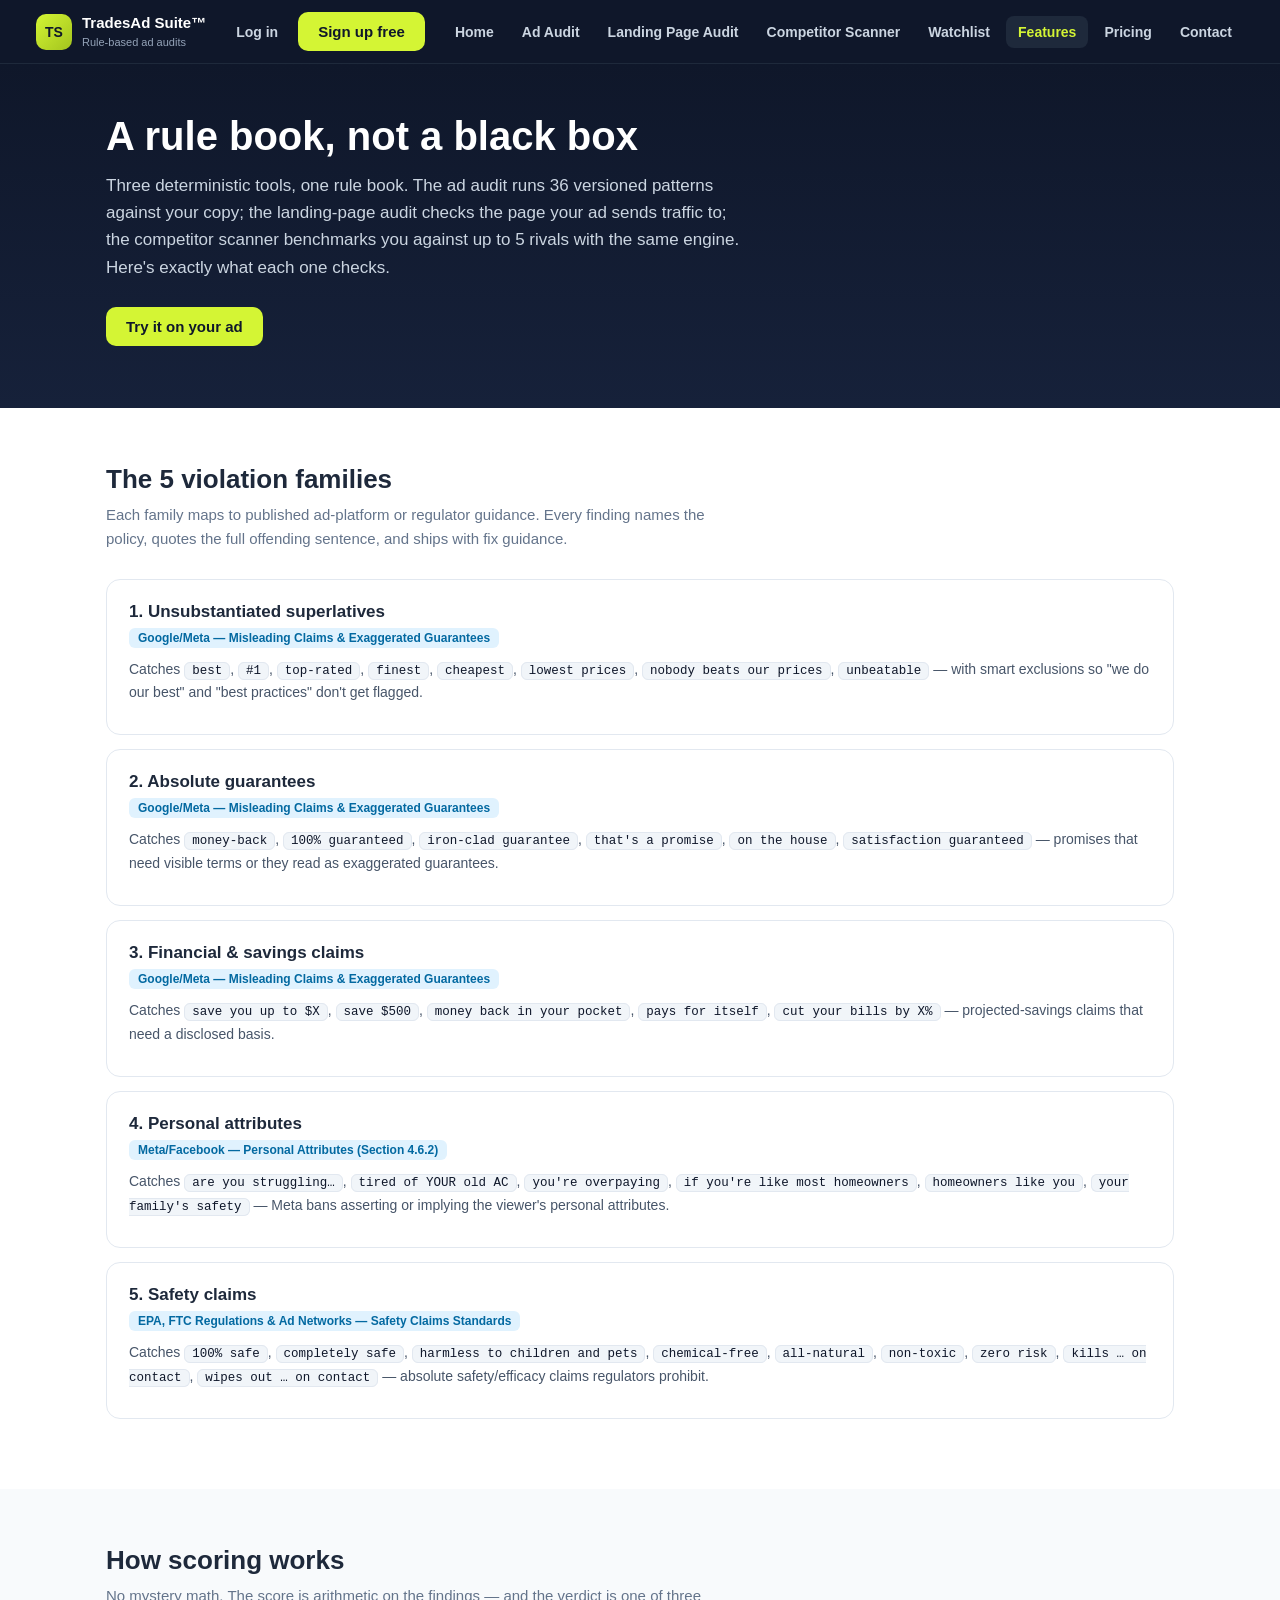
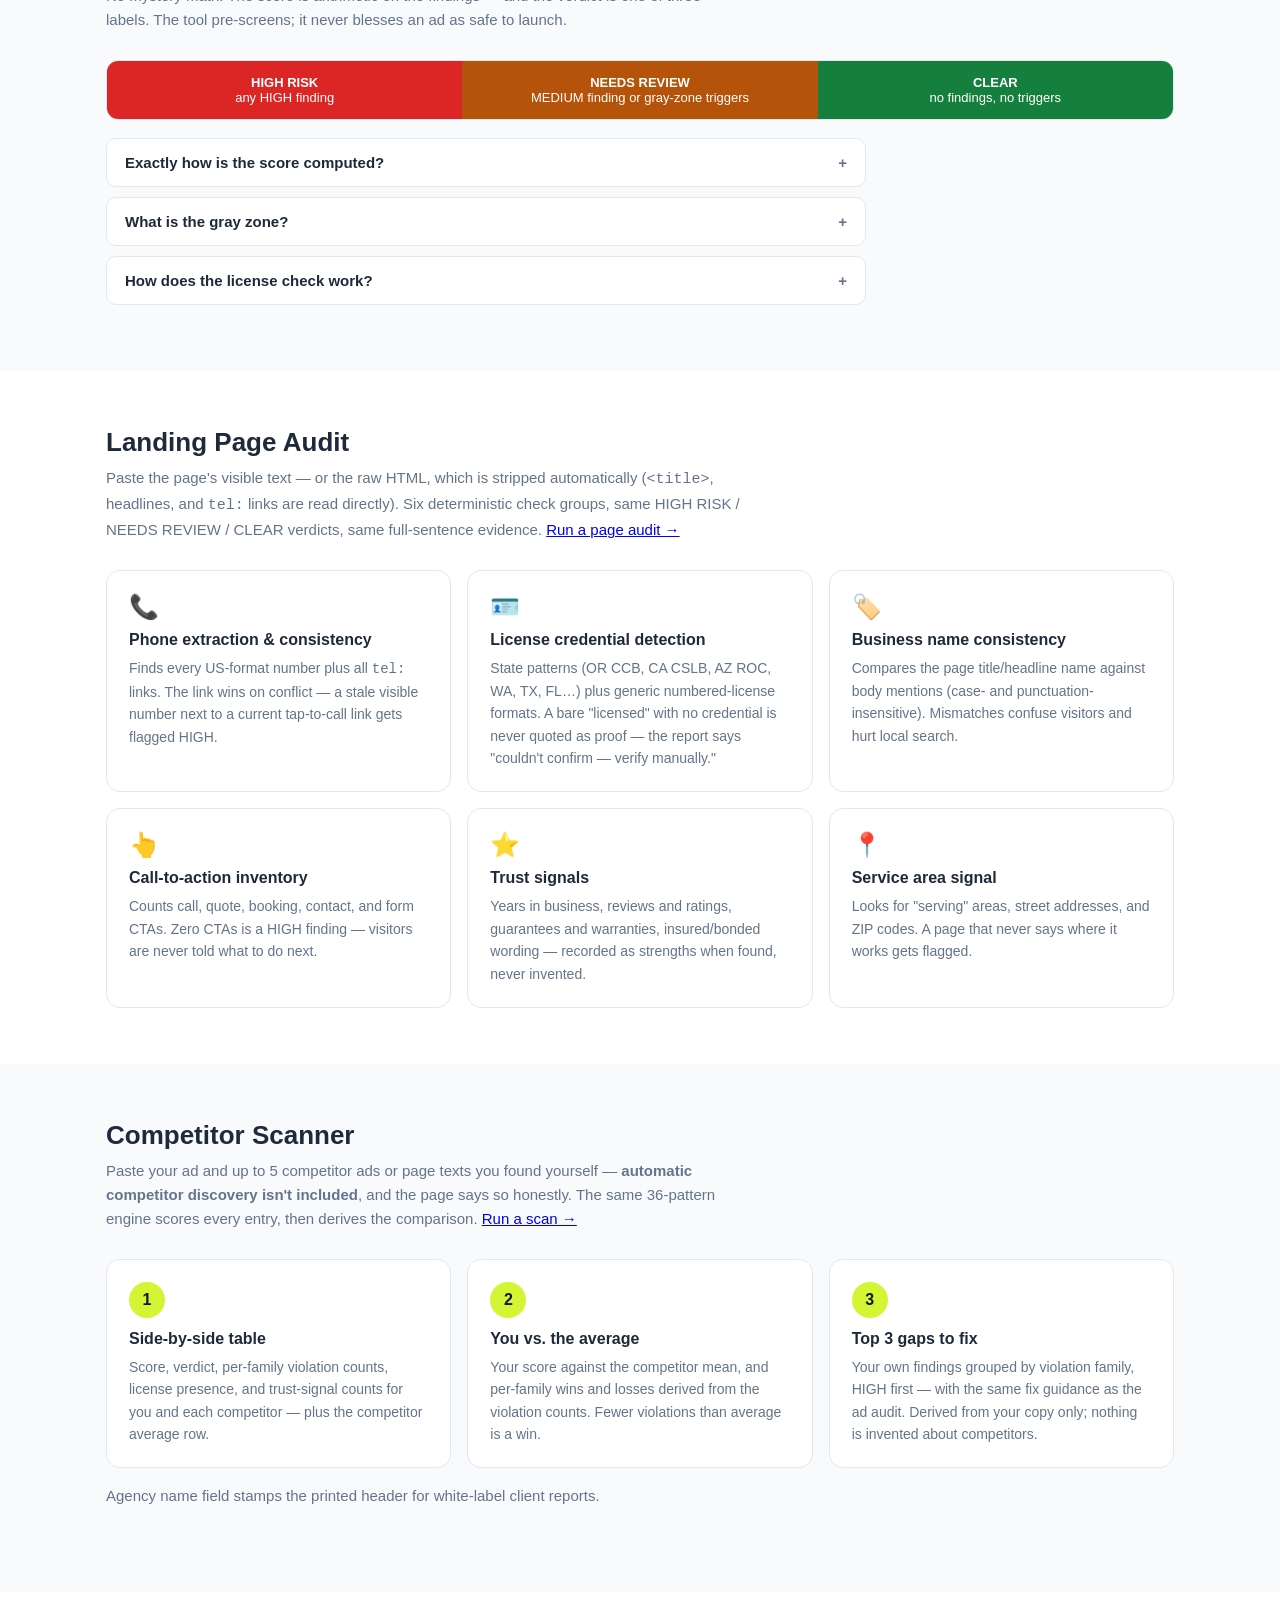
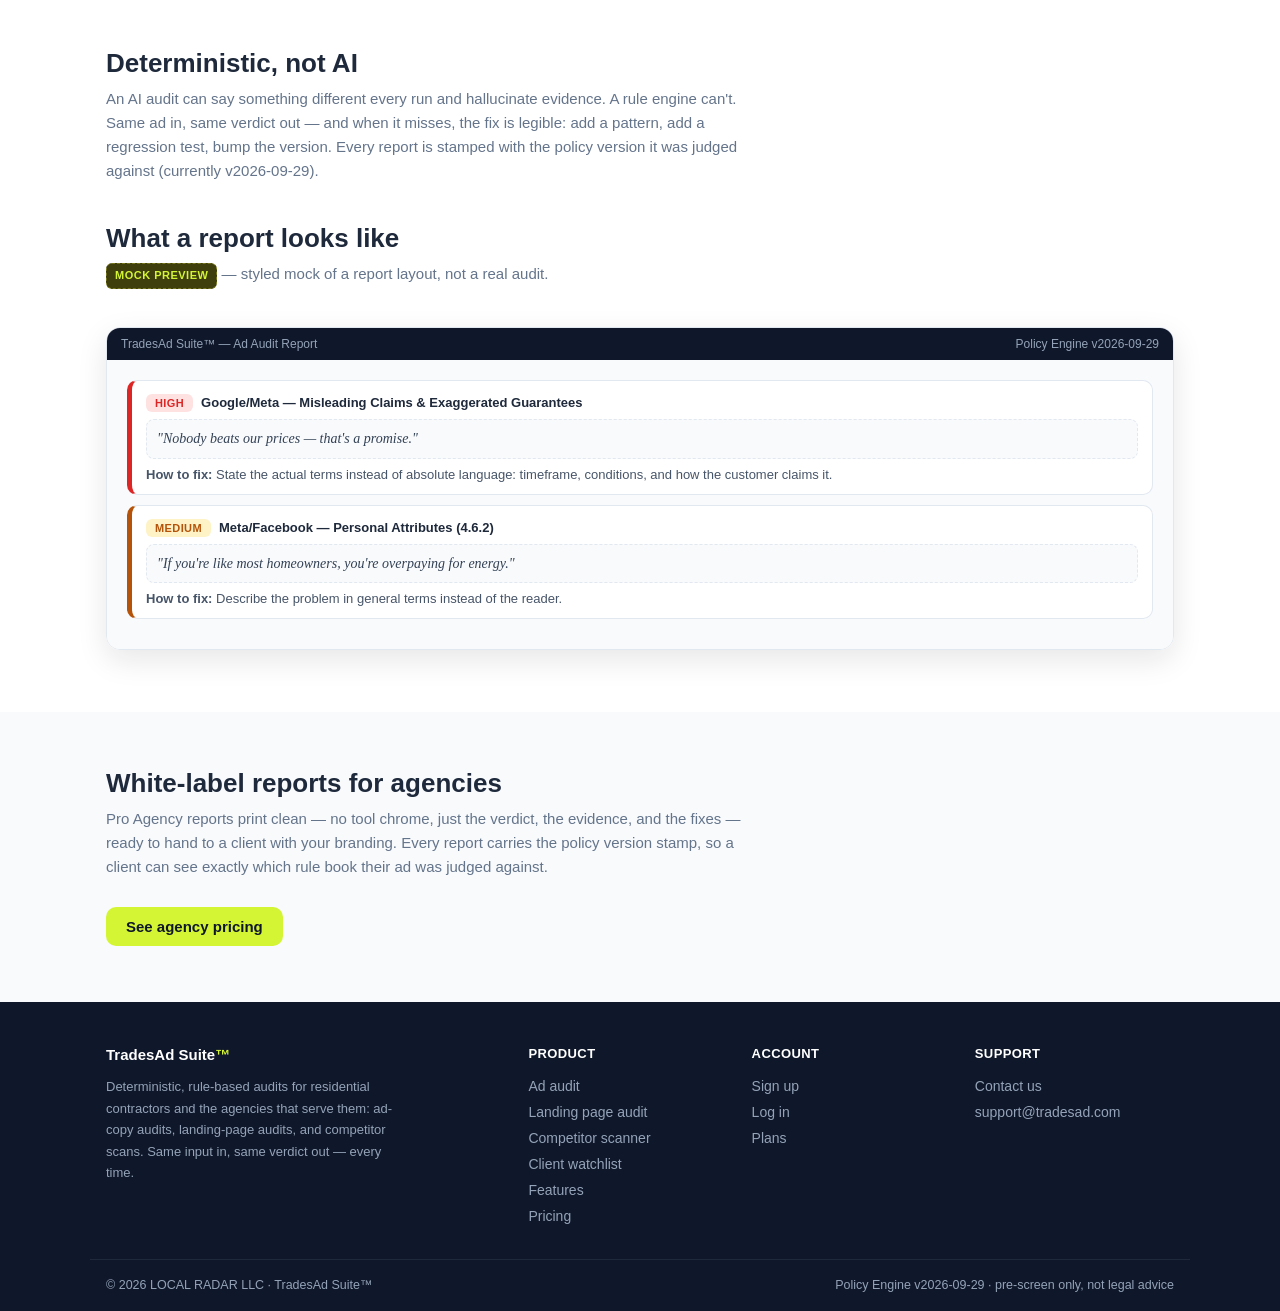
==== features.html @ e9fe1c95 "preview: features.html" ====
<!DOCTYPE html>
<html lang="en">
<head>
<meta charset="UTF-8">
<meta name="viewport" content="width=device-width, initial-scale=1.0">
<title>Features — TradesAd Suite™</title>
<meta name="description" content="How the TradesAd rule-based engine works: 5 violation families, deterministic scoring, license checks, and white-label reports.">
<link rel="stylesheet" href="assets/styles.css">
</head>
<body class="page">
<header class="site-header" id="siteNav"></header>

<section class="hero" style="padding:48px 0">
  <div class="container">
    <h1>A rule book, not a black box</h1>
    <p class="lede">Three deterministic tools, one rule book. The ad audit runs 36 versioned patterns against your copy; the landing-page audit checks the page your ad sends traffic to; the competitor scanner benchmarks you against up to 5 rivals with the same engine. Here's exactly what each one checks.</p>
    <div class="hero-ctas"><a class="btn-volt" href="audit.html">Try it on your ad</a></div>
  </div>
</section>

<section class="section">
  <div class="container">
    <h2>The 5 violation families</h2>
    <p class="sub">Each family maps to published ad-platform or regulator guidance. Every finding names the policy, quotes the full offending sentence, and ships with fix guidance.</p>

    <div class="fam">
      <h3>1. Unsubstantiated superlatives</h3>
      <span class="policy-tag">Google/Meta — Misleading Claims &amp; Exaggerated Guarantees</span>
      <p>Catches <code>best</code>, <code>#1</code>, <code>top-rated</code>, <code>finest</code>, <code>cheapest</code>, <code>lowest prices</code>, <code>nobody beats our prices</code>, <code>unbeatable</code> — with smart exclusions so "we do our best" and "best practices" don't get flagged.</p>
    </div>
    <div class="fam">
      <h3>2. Absolute guarantees</h3>
      <span class="policy-tag">Google/Meta — Misleading Claims &amp; Exaggerated Guarantees</span>
      <p>Catches <code>money-back</code>, <code>100% guaranteed</code>, <code>iron-clad guarantee</code>, <code>that's a promise</code>, <code>on the house</code>, <code>satisfaction guaranteed</code> — promises that need visible terms or they read as exaggerated guarantees.</p>
    </div>
    <div class="fam">
      <h3>3. Financial &amp; savings claims</h3>
      <span class="policy-tag">Google/Meta — Misleading Claims &amp; Exaggerated Guarantees</span>
      <p>Catches <code>save you up to $X</code>, <code>save $500</code>, <code>money back in your pocket</code>, <code>pays for itself</code>, <code>cut your bills by X%</code> — projected-savings claims that need a disclosed basis.</p>
    </div>
    <div class="fam">
      <h3>4. Personal attributes</h3>
      <span class="policy-tag">Meta/Facebook — Personal Attributes (Section 4.6.2)</span>
      <p>Catches <code>are you struggling…</code>, <code>tired of YOUR old AC</code>, <code>you're overpaying</code>, <code>if you're like most homeowners</code>, <code>homeowners like you</code>, <code>your family's safety</code> — Meta bans asserting or implying the viewer's personal attributes.</p>
    </div>
    <div class="fam">
      <h3>5. Safety claims</h3>
      <span class="policy-tag">EPA, FTC Regulations &amp; Ad Networks — Safety Claims Standards</span>
      <p>Catches <code>100% safe</code>, <code>completely safe</code>, <code>harmless to children and pets</code>, <code>chemical-free</code>, <code>all-natural</code>, <code>non-toxic</code>, <code>zero risk</code>, <code>kills … on contact</code>, <code>wipes out … on contact</code> — absolute safety/efficacy claims regulators prohibit.</p>
    </div>
  </div>
</section>

<section class="section alt">
  <div class="container">
    <h2>How scoring works</h2>
    <p class="sub">No mystery math. The score is arithmetic on the findings — and the verdict is one of three labels. The tool pre-screens; it never blesses an ad as safe to launch.</p>
    <div class="scorebar">
      <div class="sb-high">HIGH RISK<br><span style="font-weight:400">any HIGH finding</span></div>
      <div class="sb-rev">NEEDS REVIEW<br><span style="font-weight:400">MEDIUM finding or gray-zone triggers</span></div>
      <div class="sb-clear">CLEAR<br><span style="font-weight:400">no findings, no triggers</span></div>
    </div>
    <div class="faq" style="margin-top:18px">
      <details><summary>Exactly how is the score computed?</summary><div class="a">Start at 100. Subtract 20 per HIGH finding, 8 per MEDIUM finding. Two or more HIGH findings caps the score at 60. Floor is 40. Verdict: any HIGH → HIGH RISK; otherwise any MEDIUM or gray-zone trigger → NEEDS REVIEW; otherwise CLEAR.</div></details>
      <details><summary>What is the gray zone?</summary><div class="a">Promotional triggers like "free", "guarantee", "limited time", or a bare percentage that don't match a hard violation pattern. They land in a "needs human review" bucket with the triggers listed — a person decides, not the engine.</div></details>
      <details><summary>How does the license check work?</summary><div class="a">A case-sensitive regex looks for formatted credentials — letters, #, digits — like ROC #276078 or TECL #19787. Plain numbers ("10 years in business") never match. If nothing matches, the report says so plainly instead of inventing a license.</div></details>
    </div>
  </div>
</section>

<section class="section">
  <div class="container">
    <h2>Landing Page Audit</h2>
    <p class="sub">Paste the page's visible text — or the raw HTML, which is stripped automatically (<code>&lt;title&gt;</code>, headlines, and <code>tel:</code> links are read directly). Six deterministic check groups, same HIGH RISK / NEEDS REVIEW / CLEAR verdicts, same full-sentence evidence. <a href="landing-audit.html">Run a page audit &rarr;</a></p>
    <div class="grid3">
      <div class="feat"><div class="icon">📞</div><h3>Phone extraction &amp; consistency</h3><p>Finds every US-format number plus all <code>tel:</code> links. The link wins on conflict — a stale visible number next to a current tap-to-call link gets flagged HIGH.</p></div>
      <div class="feat"><div class="icon">🪪</div><h3>License credential detection</h3><p>State patterns (OR CCB, CA CSLB, AZ ROC, WA, TX, FL…) plus generic numbered-license formats. A bare "licensed" with no credential is never quoted as proof — the report says "couldn't confirm — verify manually."</p></div>
      <div class="feat"><div class="icon">🏷️</div><h3>Business name consistency</h3><p>Compares the page title/headline name against body mentions (case- and punctuation-insensitive). Mismatches confuse visitors and hurt local search.</p></div>
      <div class="feat"><div class="icon">👆</div><h3>Call-to-action inventory</h3><p>Counts call, quote, booking, contact, and form CTAs. Zero CTAs is a HIGH finding — visitors are never told what to do next.</p></div>
      <div class="feat"><div class="icon">⭐</div><h3>Trust signals</h3><p>Years in business, reviews and ratings, guarantees and warranties, insured/bonded wording — recorded as strengths when found, never invented.</p></div>
      <div class="feat"><div class="icon">📍</div><h3>Service area signal</h3><p>Looks for "serving" areas, street addresses, and ZIP codes. A page that never says where it works gets flagged.</p></div>
    </div>
  </div>
</section>

<section class="section alt">
  <div class="container">
    <h2>Competitor Scanner</h2>
    <p class="sub">Paste your ad and up to 5 competitor ads or page texts you found yourself — <strong>automatic competitor discovery isn't included</strong>, and the page says so honestly. The same 36-pattern engine scores every entry, then derives the comparison. <a href="competitor-scan.html">Run a scan &rarr;</a></p>
    <div class="steps">
      <div class="step"><div class="step-num">1</div><h3>Side-by-side table</h3><p>Score, verdict, per-family violation counts, license presence, and trust-signal counts for you and each competitor — plus the competitor average row.</p></div>
      <div class="step"><div class="step-num">2</div><h3>You vs. the average</h3><p>Your score against the competitor mean, and per-family wins and losses derived from the violation counts. Fewer violations than average is a win.</p></div>
      <div class="step"><div class="step-num">3</div><h3>Top 3 gaps to fix</h3><p>Your own findings grouped by violation family, HIGH first — with the same fix guidance as the ad audit. Derived from your copy only; nothing is invented about competitors.</p></div>
    </div>
    <p class="sub" style="margin-top:16px">Agency name field stamps the printed header for white-label client reports.</p>
  </div>
</section>

<section class="section">
  <div class="container">
    <h2>Deterministic, not AI</h2>
    <p class="sub">An AI audit can say something different every run and hallucinate evidence. A rule engine can't. Same ad in, same verdict out — and when it misses, the fix is legible: add a pattern, add a regression test, bump the version. Every report is stamped with the policy version it was judged against (currently v2026-09-29).</p>
    <h2 style="margin-top:40px">What a report looks like</h2>
    <p class="sub"><span class="placeholder-tag">MOCK PREVIEW</span> — styled mock of a report layout, not a real audit.</p>
    <div class="mock-shot">
      <div class="mock-bar"><span>TradesAd Suite™ — Ad Audit Report</span><span>Policy Engine v2026-09-29</span></div>
      <div class="mock-body">
        <div class="mock-finding">
          <span class="sev">HIGH</span><span class="policy">Google/Meta — Misleading Claims &amp; Exaggerated Guarantees</span>
          <p class="quote">"Nobody beats our prices — that's a promise."</p>
          <p style="font-size:13px;color:#475569;margin:0"><strong>How to fix:</strong> State the actual terms instead of absolute language: timeframe, conditions, and how the customer claims it.</p>
        </div>
        <div class="mock-finding" style="border-left-color:#b45309">
          <span class="sev" style="background:#fef3c7;color:#b45309">MEDIUM</span><span class="policy">Meta/Facebook — Personal Attributes (4.6.2)</span>
          <p class="quote">"If you're like most homeowners, you're overpaying for energy."</p>
          <p style="font-size:13px;color:#475569;margin:0"><strong>How to fix:</strong> Describe the problem in general terms instead of the reader.</p>
        </div>
      </div>
    </div>
  </div>
</section>

<section class="section alt">
  <div class="container">
    <h2>White-label reports for agencies</h2>
    <p class="sub">Pro Agency reports print clean — no tool chrome, just the verdict, the evidence, and the fixes — ready to hand to a client with your branding. Every report carries the policy version stamp, so a client can see exactly which rule book their ad was judged against.</p>
    <a class="btn-volt" href="pricing.html">See agency pricing</a>
  </div>
</section>

<footer class="site-footer" id="siteFoot"></footer>
<script src="assets/config.js"></script>
<script src="assets/app.js"></script>
</body>
</html>
---- assets/styles.css ----
:root{
  --red:#dc2626; --amber:#b45309; --green:#15803d;
  --ink:#1e293b; --muted:#64748b; --line:#e2e8f0; --bg:#f1f5f9; --card:#ffffff;
}
*{box-sizing:border-box}
body{margin:0;font-family:-apple-system,BlinkMacSystemFont,"Segoe UI",Roboto,Helvetica,Arial,sans-serif;background:var(--bg);color:var(--ink);-webkit-text-size-adjust:100%}
.topbar{display:flex;justify-content:space-between;align-items:center;padding:12px 16px;background:#0f172a;color:#fff;position:sticky;top:0;z-index:10}
.brand{display:flex;gap:10px;align-items:center}
.logo{width:38px;height:38px;border-radius:10px;background:linear-gradient(135deg,#38bdf8,#0ea5e9);display:flex;align-items:center;justify-content:center;font-weight:800;color:#0f172a}
.brand-name{font-weight:700;font-size:15px}
.brand-sub{font-size:11px;color:#94a3b8}
.version-badge{font-size:11px;background:#1e293b;border:1px solid #334155;padding:5px 10px;border-radius:999px;color:#7dd3fc;white-space:nowrap}
.wrap{max-width:760px;margin:0 auto;padding:16px 14px 40px}
.card{background:var(--card);border:1px solid var(--line);border-radius:14px;padding:20px 18px;margin-bottom:16px;box-shadow:0 1px 3px rgba(15,23,42,.06)}
h1{font-size:22px;margin:0 0 6px}
h2{font-size:16px;margin:22px 0 10px;display:flex;align-items:center;gap:8px}
.lede{color:var(--muted);font-size:14px;margin:0 0 16px;line-height:1.5}
.field{display:block;margin-bottom:12px}
.field span{display:block;font-size:13px;font-weight:600;margin-bottom:5px}
.field em{font-style:normal;font-weight:400;color:var(--muted)}
input[type=text],textarea{width:100%;border:1px solid var(--line);border-radius:10px;padding:11px 12px;font-size:15px;font-family:inherit;background:#f8fafc;color:var(--ink)}
input[type=text]:focus,textarea:focus{outline:2px solid #38bdf8;border-color:#38bdf8;background:#fff}
textarea{resize:vertical;min-height:130px;line-height:1.5}
.row{display:flex;flex-wrap:wrap;align-items:center;gap:12px;margin-top:4px}
.btn{border:0;border-radius:10px;padding:12px 22px;font-size:15px;font-weight:700;cursor:pointer;background:#e2e8f0;color:var(--ink)}
.btn.primary{background:#0ea5e9;color:#fff}
.btn.primary:active{transform:scale(.98)}
.btn.ghost{background:#fff;border:1px solid var(--line)}
.link{background:none;border:0;color:#0284c7;font-size:13px;cursor:pointer;padding:0;text-decoration:underline}
.samples{font-size:13px;color:var(--muted)}
.error{color:var(--red);font-size:13px;font-weight:600}
/* report */
.report-head{display:flex;justify-content:space-between;gap:14px;flex-wrap:wrap;align-items:flex-start;border-bottom:1px solid var(--line);padding-bottom:16px;margin-bottom:6px}
.score-wrap{display:flex;gap:14px;align-items:center}
.ring{width:104px;height:104px}
.ring-bg{fill:none;stroke:var(--line);stroke-width:11}
.ring-fg{fill:none;stroke-width:11;stroke-linecap:round;transform:rotate(-90deg);transform-origin:60px 60px;transition:stroke-dashoffset .6s ease}
.ring-num{font-size:26px;font-weight:800;fill:var(--ink)}
.verdict{display:inline-block;font-weight:800;font-size:17px;padding:7px 14px;border-radius:9px;letter-spacing:.4px}
.verdict.high{background:#fee2e2;color:var(--red)}
.verdict.review{background:#fef3c7;color:var(--amber)}
.verdict.clear{background:#dcfce7;color:var(--green)}
.verdict-sub{font-size:13px;color:var(--muted);margin-top:6px;max-width:260px;line-height:1.45}
.report-meta{font-size:12px;color:var(--muted);text-align:right;line-height:1.7}
.report-meta strong{color:var(--ink)}
.count{font-size:12px;font-weight:700;background:#f1f5f9;border:1px solid var(--line);border-radius:999px;padding:2px 10px;color:var(--muted)}
.finding{border:1px solid var(--line);border-left:5px solid var(--red);border-radius:10px;padding:13px 14px;margin-bottom:10px;background:#fff}
.finding.med{border-left-color:var(--amber)}
.f-top{display:flex;gap:8px;align-items:center;flex-wrap:wrap;margin-bottom:8px}
.sev{font-size:11px;font-weight:800;padding:3px 9px;border-radius:6px;letter-spacing:.4px}
.sev.high{background:#fee2e2;color:var(--red)}
.sev.med{background:#fef3c7;color:var(--amber)}
.policy{font-size:13px;font-weight:700}
.quote{font-family:Georgia,serif;font-style:italic;font-size:15px;line-height:1.55;background:#f8fafc;border:1px dashed var(--line);border-radius:8px;padding:10px 12px;margin:0 0 8px;color:#334155}
.why{font-size:13.5px;line-height:1.55;color:#475569;margin:0 0 8px}
.fix{font-size:13px;line-height:1.5;background:#f0fdf4;border:1px solid #bbf7d0;border-radius:8px;padding:9px 11px;color:#166534;margin:0}
.fix strong{display:block;margin-bottom:2px}
.no-find{background:#f0fdf4;border:1px solid #bbf7d0;color:#166534;border-radius:10px;padding:14px;font-size:14px;font-weight:600}
.license{border-radius:10px;padding:13px 14px;font-size:14px;margin:14px 0 4px;line-height:1.5}
.license.ok{background:#f0fdf4;border:1px solid #bbf7d0;color:#166534}
.license.warn{background:#fffbeb;border:1px solid #fde68a;color:#92400e}
.gray{background:#fff7ed;border:1px solid #fed7aa;color:#9a3412;border-radius:10px;padding:13px 14px;font-size:13.5px;margin:10px 0;line-height:1.55}
.checklist{list-style:none;margin:0;padding:0}
.checklist li{font-size:14px;padding:8px 0 8px 28px;position:relative;border-bottom:1px solid #f1f5f9;line-height:1.5}
.checklist li:before{content:"✓";position:absolute;left:4px;color:var(--green);font-weight:800}
.actions{display:flex;gap:10px;flex-wrap:wrap;margin-top:20px}
.disclaimer{font-size:12px;color:var(--muted);line-height:1.6;margin-top:16px;border-top:1px solid var(--line);padding-top:12px}
.foot{text-align:center;font-size:12px;color:var(--muted);padding:18px 12px 30px;line-height:1.6}
@media print{
  .topbar,.actions,#inputCard,.foot,.samples{display:none!important}
  body{background:#fff}
  .wrap{max-width:100%;padding:0}
  .card{box-shadow:none;border:0}
}



/* ============ TradesAd Suite site chrome (marketing pages) ============
   Extends the tool's design tokens: dark navy #0f172a + volt accent.
   Tool styles (above) are untouched — the audit tool keeps its verified look. */
:root{
  --navy:#0f172a; --navy2:#1e293b; --volt:#d4f534; --volt-dim:#b8d92e;
  --site-max:1100px;
}
.site-header{background:var(--navy);color:#fff;position:sticky;top:0;z-index:50;border-bottom:1px solid #1e293b}
.site-nav-inner{max-width:1240px;margin:0 auto;padding:12px 16px;display:flex;align-items:center;gap:18px}
.site-brand{display:flex;align-items:center;gap:10px;text-decoration:none;color:#fff;margin-right:auto}
.site-brand .logo{width:36px;height:36px;border-radius:10px;background:linear-gradient(135deg,var(--volt),#a3c41e);display:flex;align-items:center;justify-content:center;font-weight:800;color:#0f172a;font-size:14px}
.site-brand .brand-name{font-weight:700;font-size:15px}
.site-brand .brand-sub{font-size:11px;color:#94a3b8}
.nav-links{display:flex;gap:4px;align-items:center}
.nav-links a{color:#cbd5e1;text-decoration:none;font-size:14px;font-weight:600;padding:8px 12px;border-radius:8px;white-space:nowrap}
.nav-links a:hover{background:#1e293b;color:#fff}
.nav-links a.active{background:#1e293b;color:var(--volt)}
.nav-account{display:flex;gap:10px;align-items:center}
.nav-account .login-link{color:#cbd5e1;text-decoration:none;font-size:14px;font-weight:600;padding:8px 10px}
.nav-account .login-link:hover{color:#fff}
.btn-volt{display:inline-block;background:var(--volt);color:#0f172a;font-weight:800;border:0;border-radius:10px;padding:11px 20px;font-size:15px;cursor:pointer;text-decoration:none;text-align:center}
.btn-volt:hover{background:var(--volt-dim)}
.btn-outline{display:inline-block;background:transparent;color:#fff;border:1px solid #475569;font-weight:700;border-radius:10px;padding:11px 20px;font-size:15px;cursor:pointer;text-decoration:none;text-align:center}
.btn-outline:hover{border-color:var(--volt);color:var(--volt)}
.demo-pill{font-size:12px;font-weight:700;color:var(--volt);border:1px solid #3f4a1e;background:#232b12;padding:6px 12px;border-radius:999px}
.link-btn{background:none;border:0;color:#94a3b8;font-size:13px;cursor:pointer;text-decoration:underline;padding:6px}
.link-btn:hover{color:#fff}
.nav-toggle{display:none;background:none;border:1px solid #334155;color:#fff;border-radius:8px;font-size:20px;line-height:1;padding:6px 10px;cursor:pointer}
/* page layout */
.page{background:#fff}
.container{max-width:var(--site-max);margin:0 auto;padding:0 16px}
.page h1{font-size:34px;line-height:1.2;margin:0 0 12px}
.hero{background:linear-gradient(180deg,#0f172a 0%,#16213a 100%);color:#fff;padding:64px 0 72px}
.hero h1{font-size:40px}
.hero .lede{color:#cbd5e1;font-size:17px;line-height:1.6;max-width:640px;margin:0 0 26px}
.hero-ctas{display:flex;gap:12px;flex-wrap:wrap;margin-bottom:14px}
.hero-note{font-size:13px;color:#94a3b8}
.badge-row{display:flex;gap:8px;flex-wrap:wrap;margin-bottom:18px}
.badge{font-size:12px;font-weight:700;background:#1e293b;border:1px solid #334155;color:#7dd3fc;padding:5px 12px;border-radius:999px}
.section{padding:56px 0}
.section.alt{background:#f8fafc}
.section h2{font-size:26px;margin:0 0 8px}
.section .sub{color:var(--muted);font-size:15px;margin:0 0 28px;max-width:640px;line-height:1.6}
.steps{display:grid;grid-template-columns:repeat(3,1fr);gap:16px}
.step{background:#fff;border:1px solid var(--line);border-radius:14px;padding:22px}
.step.alt{background:#f8fafc}
.step-num{width:36px;height:36px;border-radius:50%;background:var(--volt);color:#0f172a;font-weight:800;display:flex;align-items:center;justify-content:center;margin-bottom:12px}
.step h3{margin:0 0 8px;font-size:16px}
.step p{margin:0;color:var(--muted);font-size:14px;line-height:1.6}
.grid3{display:grid;grid-template-columns:repeat(3,1fr);gap:16px}
.feat{background:#fff;border:1px solid var(--line);border-radius:14px;padding:22px}
.feat h3{margin:0 0 8px;font-size:16px}
.feat p{margin:0;color:var(--muted);font-size:14px;line-height:1.6}
.feat .icon{font-size:24px;margin-bottom:10px}
/* testimonials */
.quotes{display:grid;grid-template-columns:repeat(3,1fr);gap:16px}
.quote-card{background:#0f172a;color:#e2e8f0;border-radius:14px;padding:22px;font-size:14px;line-height:1.65}
.quote-card .who{margin-top:14px;font-size:13px;color:#94a3b8}
.placeholder-tag{display:inline-block;font-size:11px;font-weight:800;letter-spacing:.5px;background:#3f3f0e;color:var(--volt);border:1px dashed #78781e;border-radius:6px;padding:3px 8px;margin-bottom:10px}
/* faq */
.faq{max-width:760px}
.faq details{border:1px solid var(--line);border-radius:10px;margin-bottom:10px;background:#fff}
.faq summary{padding:15px 18px;font-weight:700;font-size:15px;cursor:pointer;list-style:none}
.faq summary::-webkit-details-marker{display:none}
.faq summary:after{content:"+";float:right;color:var(--muted)}
.faq details[open] summary:after{content:"–"}
.faq .a{padding:0 18px 16px;color:var(--muted);font-size:14px;line-height:1.65}
/* pricing */
.plans{display:grid;grid-template-columns:repeat(3,1fr);gap:16px;align-items:stretch}
.plan{border:1px solid var(--line);border-radius:16px;padding:28px 24px;background:#fff;display:flex;flex-direction:column;position:relative}
.plan.popular{border:2px solid #0f172a;box-shadow:0 8px 24px rgba(15,23,42,.12)}
.plan-flag{position:absolute;top:-13px;left:50%;transform:translateX(-50%);background:var(--volt);color:#0f172a;font-size:12px;font-weight:800;padding:4px 14px;border-radius:999px;white-space:nowrap}
.plan h3{margin:0 0 4px;font-size:18px}
.plan .price{font-size:36px;font-weight:800;margin:8px 0 2px}
.plan .per{color:var(--muted);font-size:13px;margin-bottom:16px}
.plan ul{list-style:none;margin:0 0 22px;padding:0;flex:1}
.plan li{font-size:14px;padding:7px 0 7px 26px;position:relative;color:#334155;line-height:1.5}
.plan li:before{content:"✓";position:absolute;left:4px;color:var(--green);font-weight:800}
.plan .btn-volt,.plan .btn-dark{width:100%}
.btn-dark{display:inline-block;background:#0f172a;color:#fff;font-weight:800;border:0;border-radius:10px;padding:11px 20px;font-size:15px;cursor:pointer;text-decoration:none;text-align:center}
.btn-dark:hover{background:#1e293b}
.compare{width:100%;border-collapse:collapse;font-size:14px;margin-top:8px}
.compare th,.compare td{border:1px solid var(--line);padding:11px 12px;text-align:left}
.compare th{background:#f8fafc;font-size:13px}
.compare td.tick{text-align:center;color:var(--green);font-weight:800}
.compare-wrap{overflow-x:auto}
/* forms */
.form-card{max-width:560px;margin:0 auto;background:#fff;border:1px solid var(--line);border-radius:16px;padding:28px 24px}
.form-card h1{font-size:26px}
.form-card .lede{color:var(--muted);font-size:14px;margin:0 0 20px;line-height:1.55}
.field{margin-bottom:14px}
.field label{display:block;font-size:13px;font-weight:700;margin-bottom:6px}
.field input[type=text],.field input[type=email],.field input[type=password],.field select,.field textarea{width:100%;border:1px solid var(--line);border-radius:10px;padding:11px 12px;font-size:15px;font-family:inherit;background:#f8fafc;color:var(--ink)}
.field input:focus,.field select:focus,.field textarea:focus{outline:2px solid var(--volt);border-color:var(--volt);background:#fff}
.field .hint{font-size:12px;color:var(--muted);margin-top:4px}
.field .ferr{font-size:12px;color:var(--red);font-weight:600;margin-top:4px;min-height:16px}
.checkrow{display:flex;gap:10px;align-items:flex-start;font-size:13px;color:#475569;line-height:1.5;margin:16px 0}
.checkrow input{margin-top:3px}
.notice{border-radius:10px;padding:13px 14px;font-size:13.5px;line-height:1.6;margin:14px 0}
.notice.demo{background:#fffbeb;border:1px solid #fde68a;color:#92400e}
.notice.ok{background:#f0fdf4;border:1px solid #bbf7d0;color:#166534}
.form-alt{font-size:13.5px;color:var(--muted);text-align:center;margin-top:16px}
.form-alt a{color:#0284c7}
/* features page */
.fam{border:1px solid var(--line);border-radius:14px;padding:22px;margin-bottom:14px;background:#fff}
.fam h3{margin:0 0 6px;font-size:17px}
.fam .policy-tag{font-size:12px;font-weight:700;color:#0369a1;background:#e0f2fe;border-radius:6px;padding:3px 9px;display:inline-block;margin-bottom:10px}
.fam p{margin:0 0 8px;color:#475569;font-size:14px;line-height:1.65}
.fam code{background:#f1f5f9;border:1px solid var(--line);border-radius:6px;padding:1px 7px;font-size:12.5px;color:#0f172a}
.scorebar{display:flex;gap:0;border-radius:12px;overflow:hidden;margin:18px 0 8px;border:1px solid var(--line)}
.scorebar div{padding:14px 10px;font-size:13px;font-weight:800;text-align:center;color:#fff}
.sb-high{background:#dc2626;flex:1}.sb-rev{background:#b45309;flex:1}.sb-clear{background:#15803d;flex:1}
.mock-shot{border:1px solid var(--line);border-radius:14px;overflow:hidden;box-shadow:0 10px 30px rgba(15,23,42,.10);margin:8px 0 6px}
.mock-bar{background:#0f172a;color:#94a3b8;font-size:12px;padding:9px 14px;display:flex;justify-content:space-between}
.mock-body{background:#f8fafc;padding:20px}
.mock-finding{background:#fff;border:1px solid var(--line);border-left:5px solid #dc2626;border-radius:10px;padding:12px 14px;margin-bottom:10px}
.mock-finding .sev{font-size:11px;font-weight:800;padding:3px 9px;border-radius:6px;background:#fee2e2;color:#dc2626}
.mock-finding .policy{font-size:13px;font-weight:700;margin-left:8px}
.mock-finding .quote{font-family:Georgia,serif;font-style:italic;font-size:14px;background:#f8fafc;border:1px dashed #e2e8f0;border-radius:8px;padding:8px 10px;margin:8px 0;color:#334155}
/* footer */
.site-footer{background:#0f172a;color:#94a3b8;padding:44px 0 26px;margin-top:0}
.foot-grid{max-width:var(--site-max);margin:0 auto;padding:0 16px;display:grid;grid-template-columns:2fr 1fr 1fr 1fr;gap:24px}
.foot-grid h4{color:#fff;font-size:13px;margin:0 0 12px;letter-spacing:.4px}
.foot-grid a{display:block;color:#94a3b8;text-decoration:none;font-size:14px;padding:5px 0}
.foot-grid a:hover{color:var(--volt)}
.foot-brand{font-weight:700;color:#fff;font-size:15px;margin-bottom:8px}
.foot-brand span{color:var(--volt)}
.foot-blurb{font-size:13px;line-height:1.65;max-width:300px}
.foot-bottom{max-width:var(--site-max);margin:30px auto 0;padding:18px 16px 0;border-top:1px solid #1e293b;font-size:12.5px;display:flex;justify-content:space-between;flex-wrap:wrap;gap:8px}
/* audit page hero strip */
.audit-hero{background:#0f172a;color:#fff;padding:34px 0}
.audit-hero h1{font-size:26px}
.audit-hero p{color:#cbd5e1;font-size:14px;margin:0;max-width:640px;line-height:1.6}
.audit-hero .version-badge{display:inline-block;margin-top:12px}
/* responsive */
@media(max-width:860px){
  .steps,.grid3,.quotes,.plans{grid-template-columns:1fr}
  .foot-grid{grid-template-columns:1fr 1fr}
}
@media(max-width:1200px){
  .nav-toggle{display:block}
  .nav-links{position:absolute;top:100%;left:0;right:0;background:#0f172a;flex-direction:column;align-items:stretch;padding:8px 12px 14px;display:none;border-bottom:1px solid #1e293b}
  .nav-links.open{display:flex}
  .nav-links a{padding:12px}
  .nav-account{margin-left:auto}
  .nav-account .login-link{display:none}
}
@media(max-width:760px){
  .hero h1{font-size:32px}
  .page h1{font-size:28px}
  .foot-grid{grid-template-columns:1fr}
}
/* print: audit report prints clean — chrome hidden */
@media print{
  .site-header,.site-footer,.audit-hero,.page .hero{display:none!important}
}

/* landing audit: link-first input + paste fallback */
.field input[type=url]{width:100%;border:1px solid var(--line);border-radius:10px;padding:11px 12px;font-size:15px;font-family:inherit;background:#f8fafc;color:var(--ink)}
.field input[type=url]:focus{outline:2px solid var(--volt);border-color:var(--volt);background:#fff}
.alt-toggle{margin:-6px 0 16px;font-size:13px}
.fetch-status{font-size:14px;color:var(--muted);margin:10px 0 0}
.fallback-note{background:#fffbeb;border:1px solid #fde68a;color:#92400e;border-radius:10px;padding:12px 14px;font-size:13.5px;line-height:1.6;margin:0 0 16px}
.mini-steps{display:flex;flex-wrap:wrap;gap:6px 18px;font-size:13px;color:var(--muted);margin:8px 0 16px}
#lpPastePanel{margin-top:18px;border-top:1px dashed var(--line);padding-top:18px}

/* ============ Client Watchlist ============ */
.wl-form-row{display:grid;grid-template-columns:1fr 1fr;gap:0 16px}
@media(max-width:640px){.wl-form-row{grid-template-columns:1fr}}
.wl-error{background:#fef2f2;border:1px solid #fecaca;color:#b91c1c;border-radius:10px;padding:10px 14px;font-size:14px;margin:0 0 14px}
.wl-note{font-size:13px;color:var(--muted);margin:12px 0 0;line-height:1.6}
.wl-steps{line-height:1.8;color:var(--ink)}
.wl-site{margin-bottom:16px}
.wl-site-head{display:flex;align-items:flex-start;justify-content:space-between;gap:12px;margin-bottom:10px}
.wl-site-head h3{margin:0 0 4px;font-size:18px}
.wl-url{font-size:13px;color:#0ea5e9;word-break:break-all}
.wl-due{flex:none;font-size:12px;font-weight:700;border-radius:999px;padding:4px 12px}
.wl-due-new{background:#f1f5f9;color:#64748b}
.wl-due-due{background:#fef3c7;color:#92400e}
.wl-score{display:flex;align-items:center;gap:12px;margin:8px 0}
.wl-score-num{font-size:34px;font-weight:800;color:var(--ink)}
.wl-verdict{font-size:12px;font-weight:800;border-radius:999px;padding:4px 12px;letter-spacing:.04em}
.v-high{background:#fee2e2;color:#b91c1c}
.v-review{background:#fef3c7;color:#92400e}
.v-clear{background:#dcfce7;color:#15803d}
.wl-meta{font-size:13px;color:var(--muted);margin:0 0 12px}
.wl-actions{display:flex;align-items:center;gap:10px;flex-wrap:wrap}
.wl-actions .btn{padding:9px 18px;font-size:14px}
.wl-actions .btn[disabled]{opacity:.45;cursor:default}
.wl-status{font-size:14px;color:var(--muted);margin:12px 0 0}
.wl-status.wl-err{color:#92400e;background:#fffbeb;border:1px solid #fde68a;border-radius:10px;padding:10px 14px}
.wl-progress-panel{margin-top:16px;border-top:1px dashed var(--line);padding-top:16px}
.wl-progress-inner h4{margin:18px 0 8px;font-size:15px}
.wl-brandline{font-size:13px;color:var(--muted);margin-bottom:4px}
.wl-audit-row{border:1px solid var(--line);border-radius:10px;padding:12px 14px;margin-bottom:10px;background:#f8fafc}
.wl-audit-head{display:flex;align-items:center;gap:10px;flex-wrap:wrap;margin-bottom:6px}
.wl-fixed,.wl-added{margin:6px 0;padding-left:20px;font-size:14px;line-height:1.7}
.wl-fixed{color:#15803d}
.wl-added{color:#b91c1c}
.wl-up{color:#15803d;font-weight:700;font-size:13px}
.wl-down{color:#b91c1c;font-weight:700;font-size:13px}
.wl-muted{color:var(--muted);font-size:13px}
@media print{
  .no-print,.wl-actions,.wl-error,#wlAddForm,.audit-hero .version-badge{display:none!important}
  .wl-site{break-inside:avoid}
}
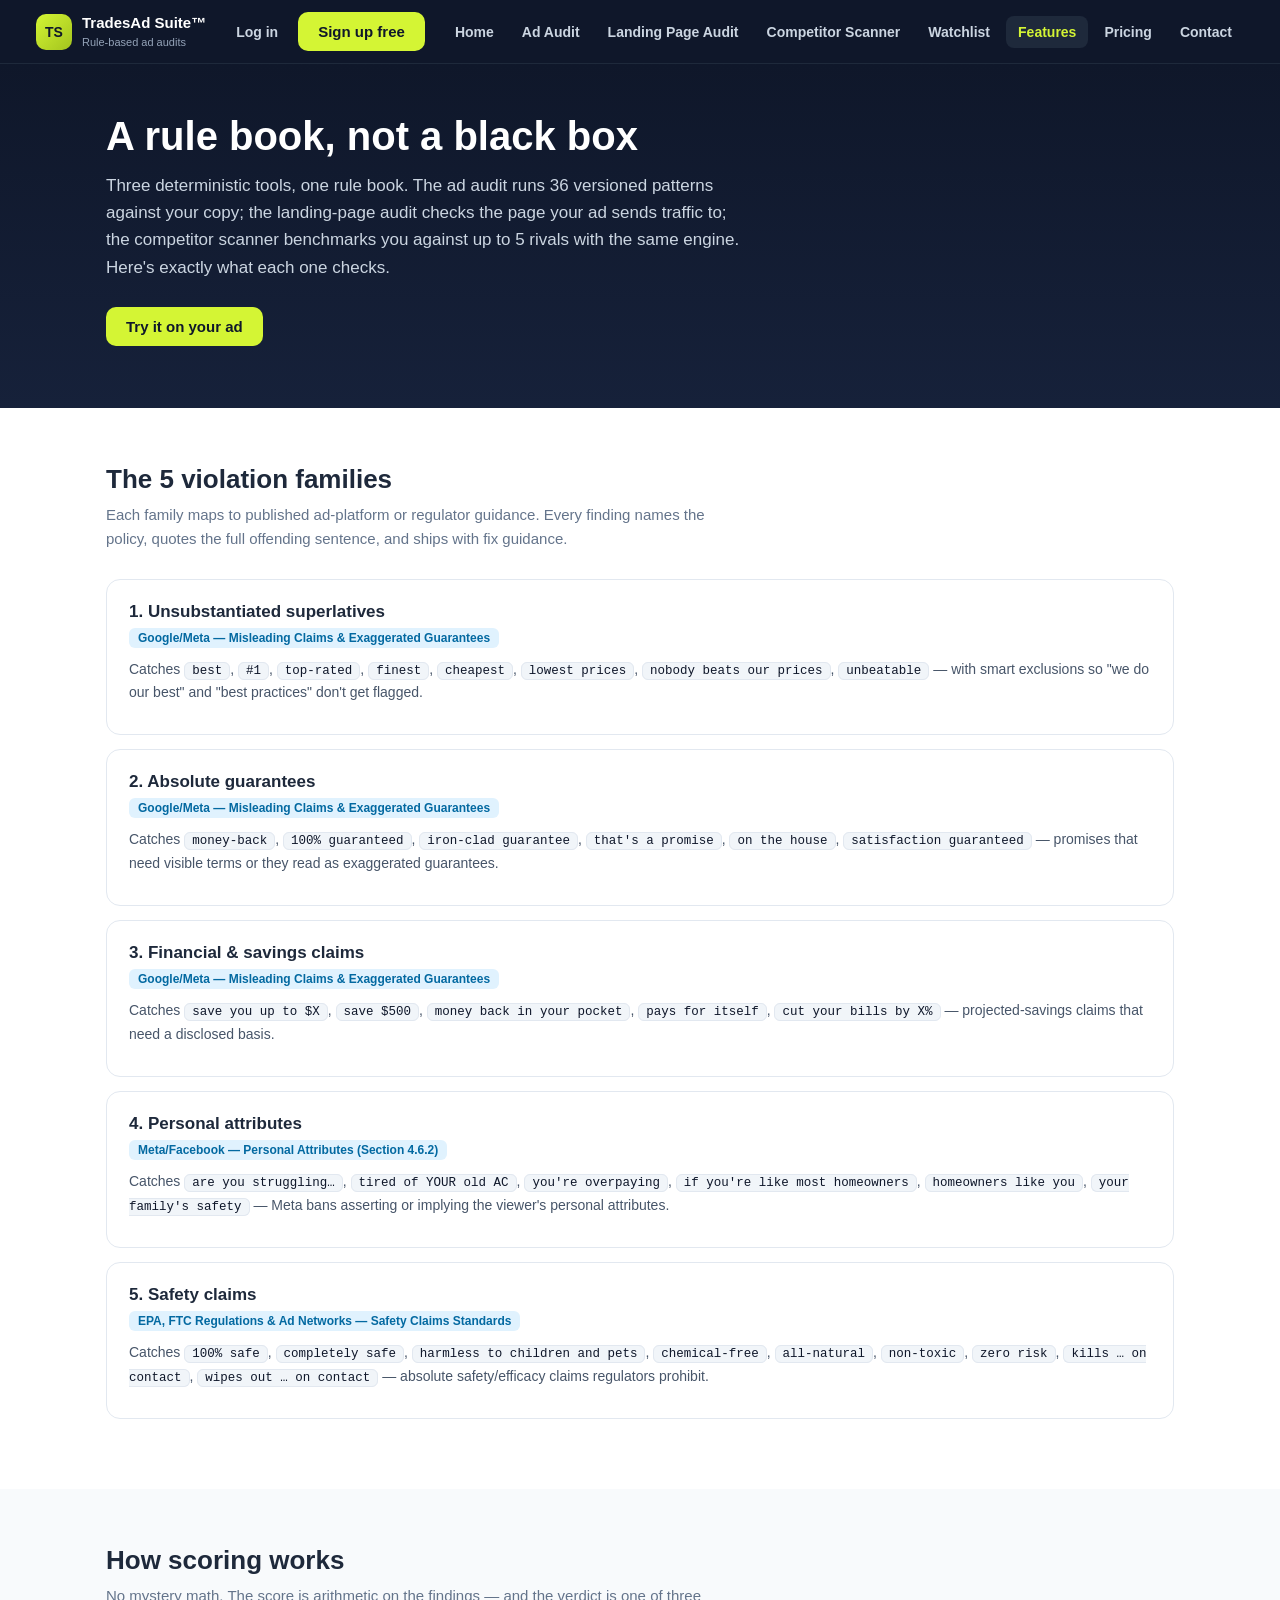
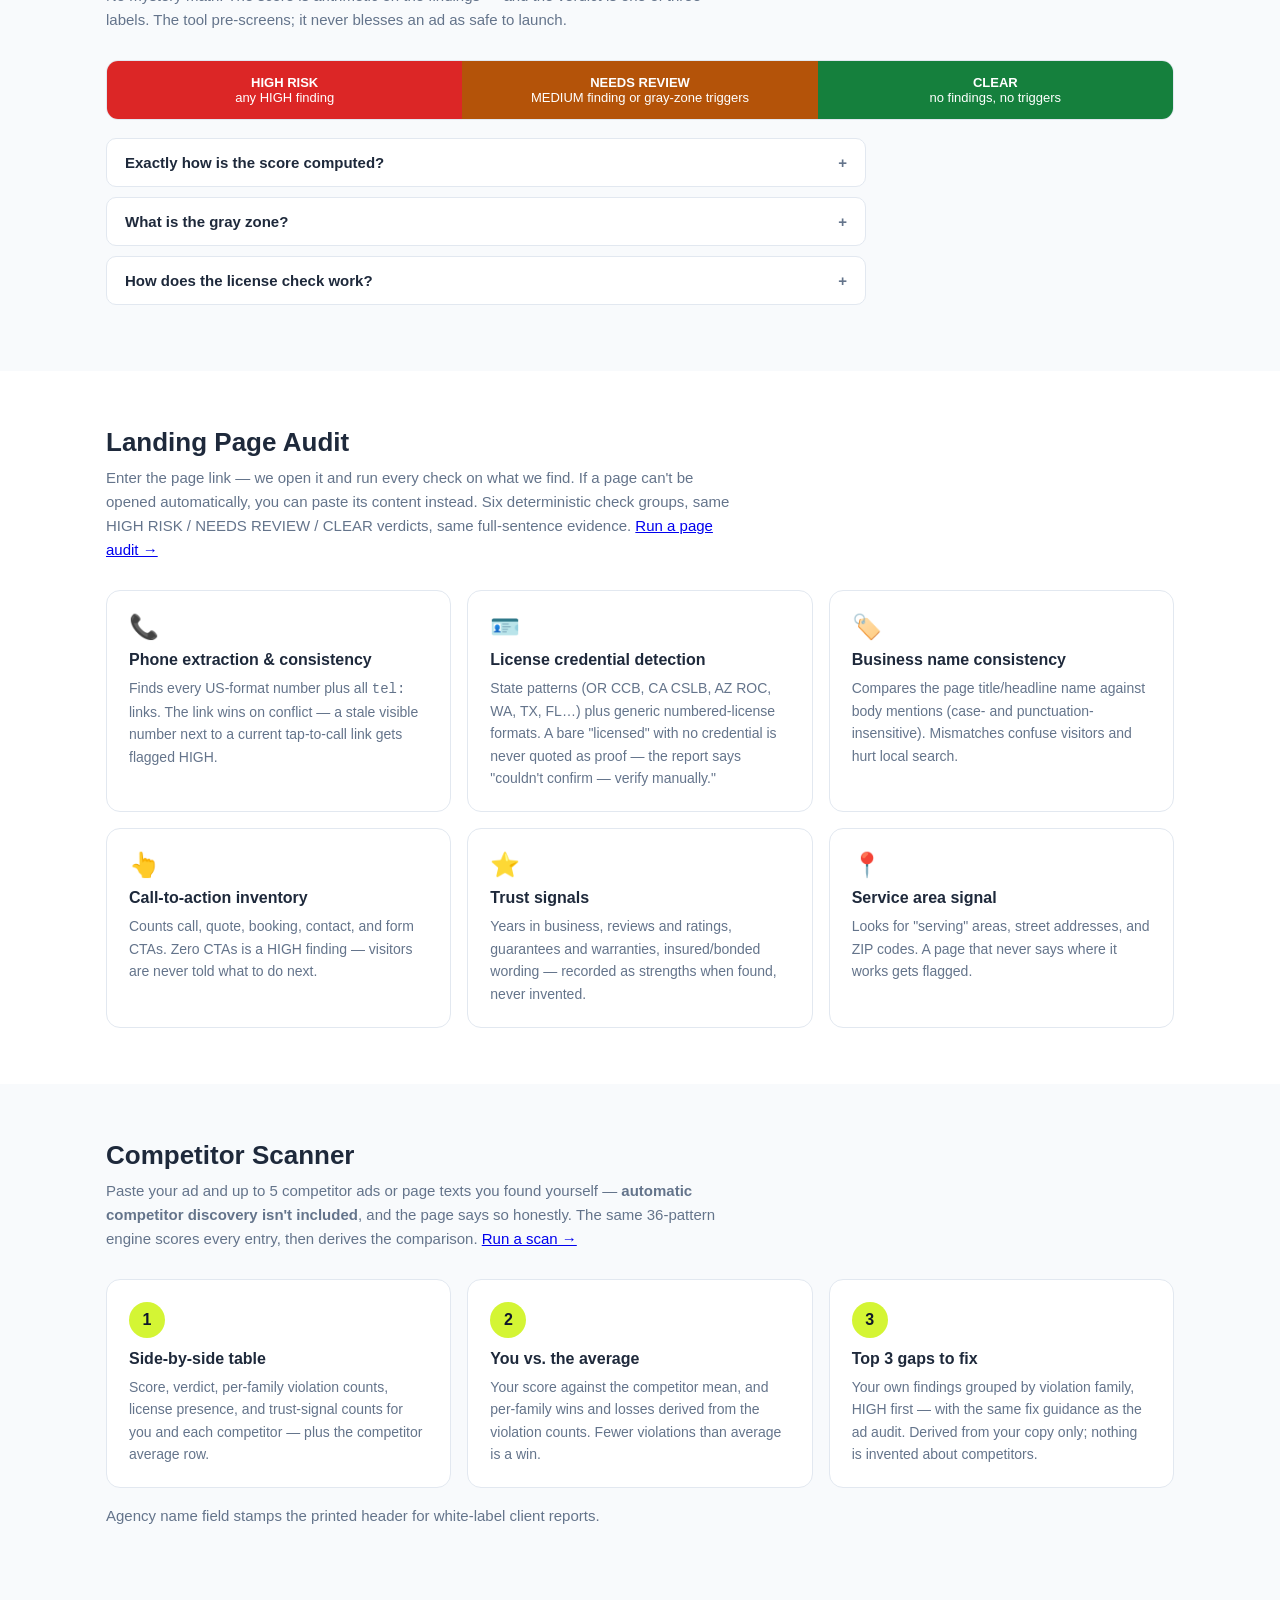
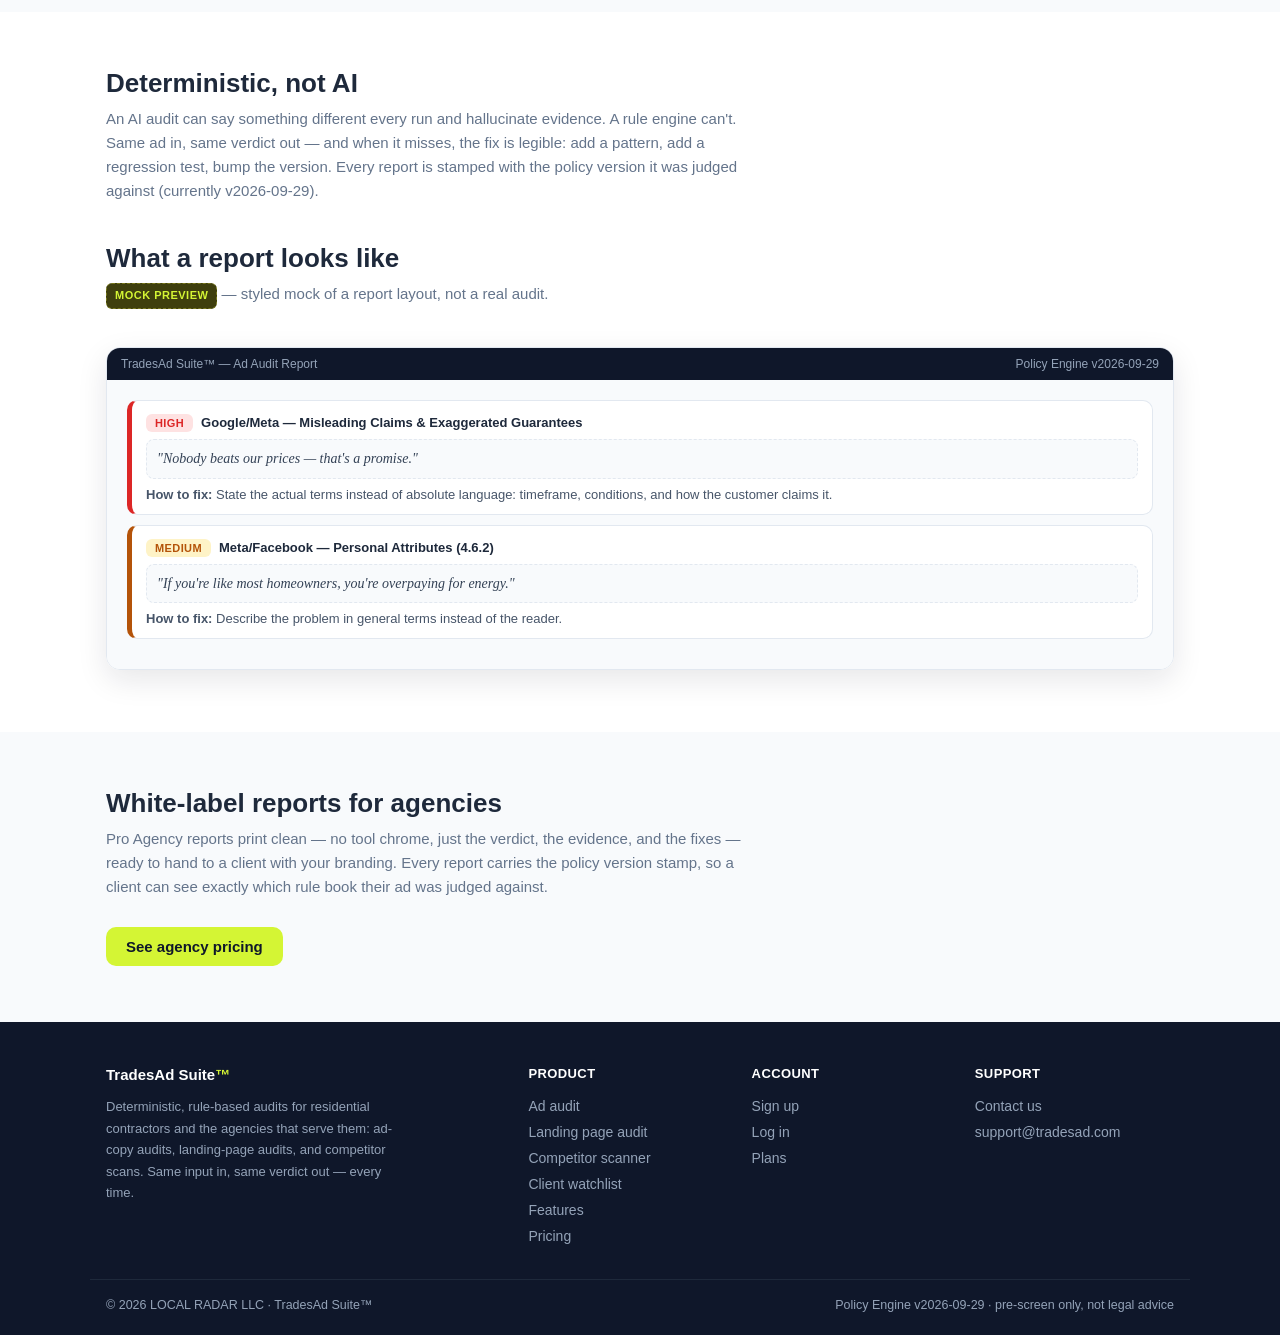
==== commit 1e33210d: "fix landing-audit copy: link-first wording (features.html)" ====
--- a/features.html
+++ b/features.html
@@ -71,7 +71,7 @@
 <section class="section">
   <div class="container">
     <h2>Landing Page Audit</h2>
-    <p class="sub">Paste the page's visible text — or the raw HTML, which is stripped automatically (<code>&lt;title&gt;</code>, headlines, and <code>tel:</code> links are read directly). Six deterministic check groups, same HIGH RISK / NEEDS REVIEW / CLEAR verdicts, same full-sentence evidence. <a href="landing-audit.html">Run a page audit &rarr;</a></p>
+    <p class="sub">Enter the page link — we open it and run every check on what we find. If a page can't be opened automatically, you can paste its content instead. Six deterministic check groups, same HIGH RISK / NEEDS REVIEW / CLEAR verdicts, same full-sentence evidence. <a href="landing-audit.html">Run a page audit &rarr;</a></p>
     <div class="grid3">
       <div class="feat"><div class="icon">📞</div><h3>Phone extraction &amp; consistency</h3><p>Finds every US-format number plus all <code>tel:</code> links. The link wins on conflict — a stale visible number next to a current tap-to-call link gets flagged HIGH.</p></div>
       <div class="feat"><div class="icon">🪪</div><h3>License credential detection</h3><p>State patterns (OR CCB, CA CSLB, AZ ROC, WA, TX, FL…) plus generic numbered-license formats. A bare "licensed" with no credential is never quoted as proof — the report says "couldn't confirm — verify manually."</p></div>
